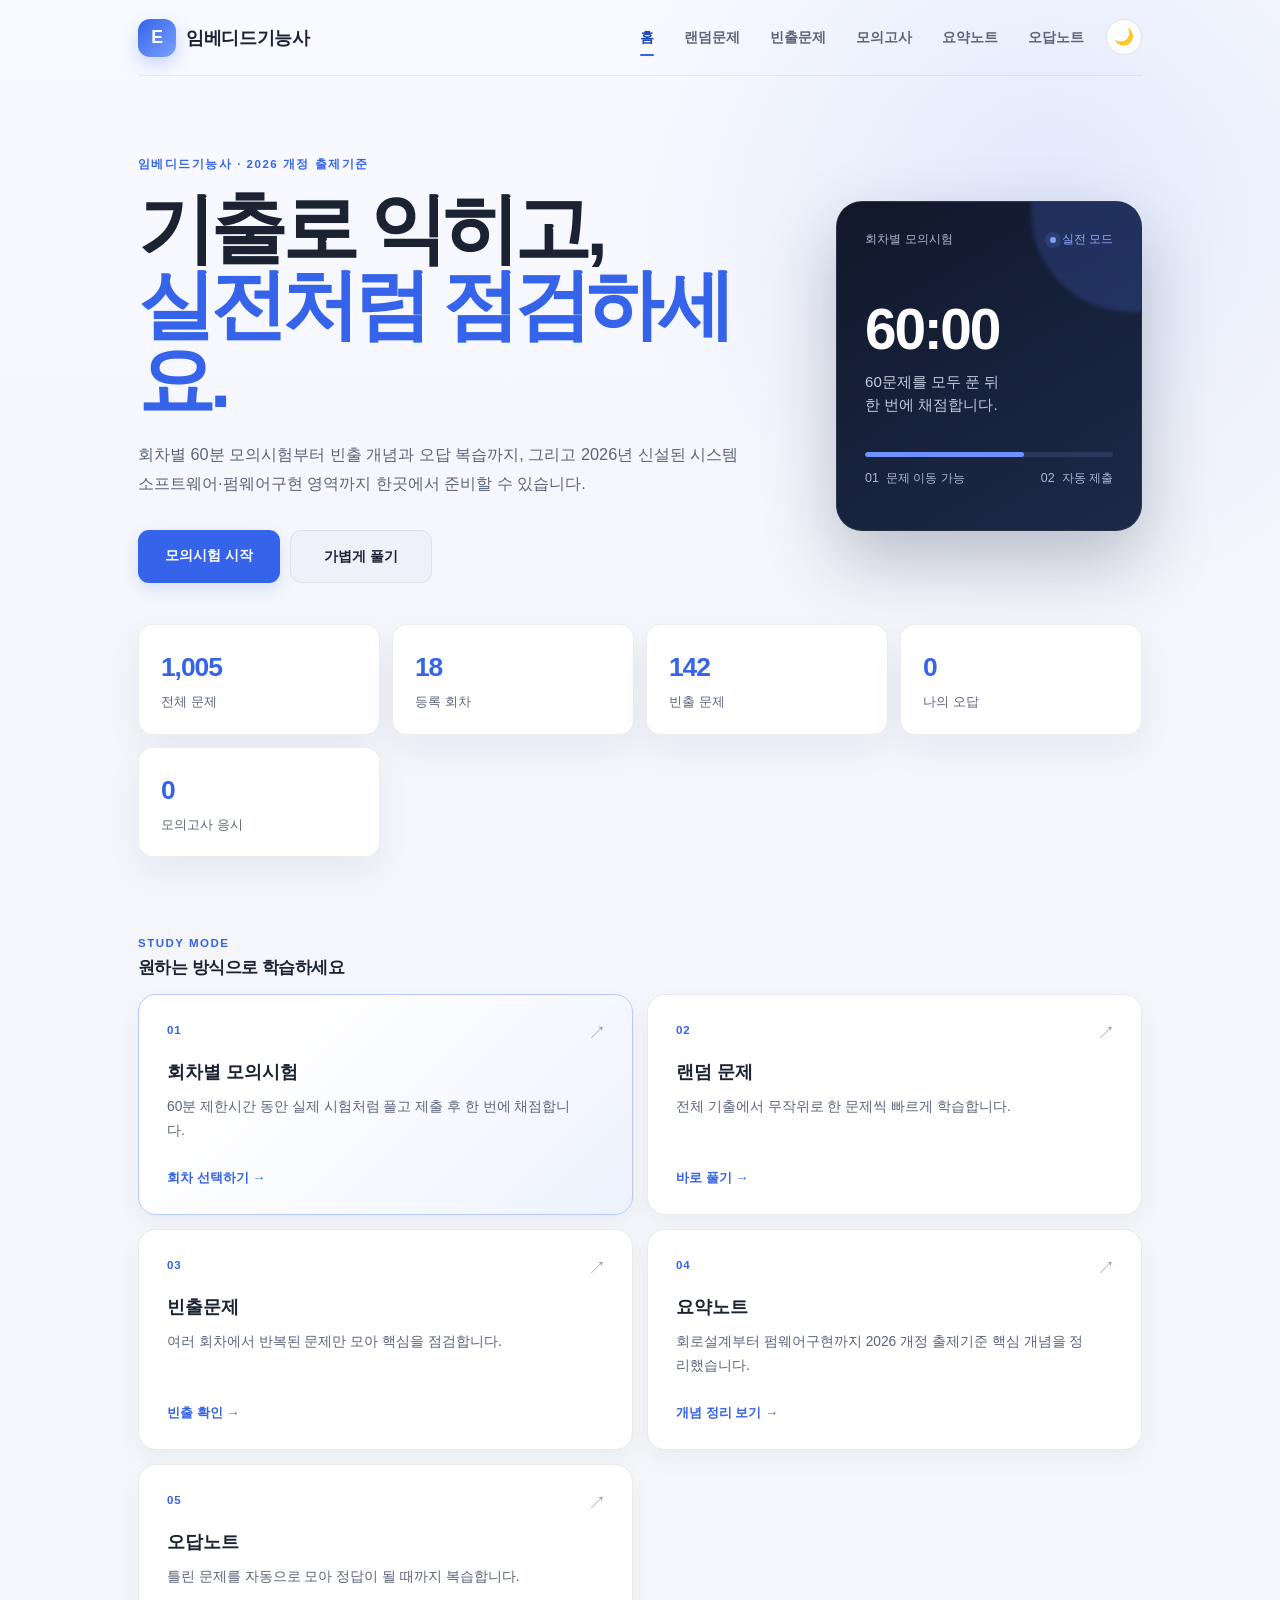
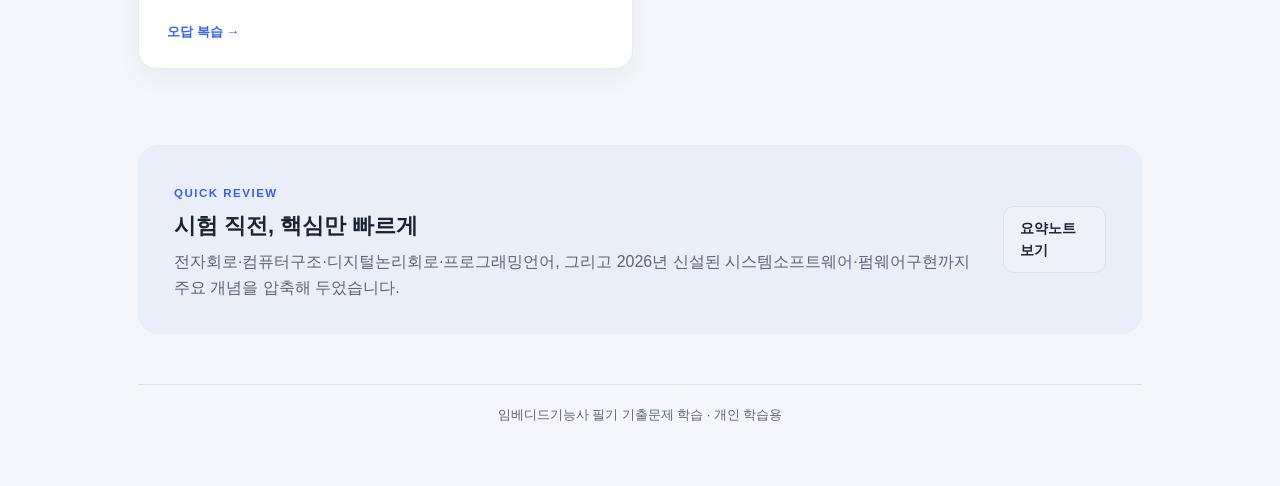
==== embedded/index.html @ 47c45a50 "first commit" ====
<!doctype html>
<html lang="ko">
<head>
  <meta charset="UTF-8" />
  <meta name="viewport" content="width=device-width, initial-scale=1.0" />
  <meta name="description" content="임베디드기능사 필기 기출문제 모의시험과 2026 개정 출제기준 핵심 요약" />
  <title>임베디드기능사 필기 기출문제</title>
  <link rel="stylesheet" href="css/style.css?v=20260913-1" />
  <script>(function(){try{var t=localStorage.getItem("theme");if(t==="light"||t==="dark")document.documentElement.setAttribute("data-theme",t);}catch(e){}})();</script>
</head>
<body>
  <div class="wrap">
    <header class="site-header">
      <a class="brand" href="index.html"><span class="logo">E</span><span>임베디드기능사</span></a>
      <div class="header-actions">
        <nav class="top-nav" aria-label="주요 메뉴">
          <a href="index.html" class="active">홈</a>
          <a href="quiz.html?mode=random">랜덤문제</a>
          <a href="quiz.html?mode=frequent">빈출문제</a>
          <a href="quiz.html?mode=round">모의고사</a>
          <a href="summary.html">요약노트</a>
          <a href="quiz.html?mode=wrong">오답노트</a>
        </nav>
        <button id="themeToggle" class="theme-toggle" type="button" aria-label="테마 전환">🌙</button>
      </div>
    </header>

    <main>
      <section class="home-hero">
        <div class="hero-copy">
          <span class="eyebrow">임베디드기능사 · 2026 개정 출제기준</span>
          <h1>기출로 익히고,<br /><em>실전처럼 점검하세요.</em></h1>
          <p>회차별 60분 모의시험부터 빈출 개념과 오답 복습까지, 그리고 2026년 신설된 시스템소프트웨어·펌웨어구현 영역까지 한곳에서 준비할 수 있습니다.</p>
          <div class="hero-actions">
            <a class="btn large" href="quiz.html?mode=round">모의시험 시작</a>
            <a class="btn secondary large" href="quiz.html?mode=random">가볍게 풀기</a>
          </div>
        </div>
        <div class="hero-panel" aria-label="모의시험 안내">
          <div class="panel-top"><span>회차별 모의시험</span><span class="live-dot"><i></i> 실전 모드</span></div>
          <strong>60:00</strong>
          <p>60문제를 모두 푼 뒤<br />한 번에 채점합니다.</p>
          <div class="mini-progress"><span></span></div>
          <div class="panel-meta"><span>01&nbsp;&nbsp;문제 이동 가능</span><span>02&nbsp;&nbsp;자동 제출</span></div>
        </div>
      </section>

      <div class="stat-row" id="statRow">
        <div class="stat-card"><div class="num" id="statTotal">-</div><div class="label">전체 문제</div></div>
        <div class="stat-card"><div class="num" id="statRounds">-</div><div class="label">등록 회차</div></div>
        <div class="stat-card"><div class="num" id="statFreq">-</div><div class="label">빈출 문제</div></div>
        <div class="stat-card"><div class="num" id="statWrong">-</div><div class="label">나의 오답</div></div>
        <div class="stat-card"><div class="num" id="statExam">-</div><div class="label">모의고사 응시</div></div>
      </div>

      <section class="block">
        <div class="section-heading"><div><span class="eyebrow">STUDY MODE</span><h2>원하는 방식으로 학습하세요</h2></div></div>
        <div class="menu-grid">
          <a class="menu-card featured" href="quiz.html?mode=round"><div class="card-icon">01</div><h3>회차별 모의시험</h3><p>60분 제한시간 동안 실제 시험처럼 풀고 제출 후 한 번에 채점합니다.</p><span class="card-link">회차 선택하기 →</span></a>
          <a class="menu-card" href="quiz.html?mode=random"><div class="card-icon">02</div><h3>랜덤 문제</h3><p>전체 기출에서 무작위로 한 문제씩 빠르게 학습합니다.</p><span class="card-link">바로 풀기 →</span></a>
          <a class="menu-card" href="quiz.html?mode=frequent"><div class="card-icon">03</div><h3>빈출문제</h3><p>여러 회차에서 반복된 문제만 모아 핵심을 점검합니다.</p><span class="card-link">빈출 확인 →</span></a>
          <a class="menu-card" href="summary.html"><div class="card-icon">04</div><h3>요약노트</h3><p>회로설계부터 펌웨어구현까지 2026 개정 출제기준 핵심 개념을 정리했습니다.</p><span class="card-link">개념 정리 보기 →</span></a>
          <a class="menu-card" href="quiz.html?mode=wrong"><div class="card-icon">05</div><h3>오답노트</h3><p>틀린 문제를 자동으로 모아 정답이 될 때까지 복습합니다.</p><span class="card-link">오답 복습 →</span></a>
        </div>
      </section>

      <section class="summary-banner">
        <div><span class="eyebrow">QUICK REVIEW</span><h2>시험 직전, 핵심만 빠르게</h2><p>전자회로·컴퓨터구조·디지털논리회로·프로그래밍언어, 그리고 2026년 신설된 시스템소프트웨어·펌웨어구현까지 주요 개념을 압축해 두었습니다.</p></div>
        <a class="btn secondary" href="summary.html">요약노트 보기</a>
      </section>
    </main>
    <footer class="site-footer">임베디드기능사 필기 기출문제 학습 · 개인 학습용</footer>
  </div>
  <script src="js/data.js"></script>
  <script src="js/theme.js"></script>
  <script>
    (async () => {
      try {
        const bank = await loadQuestionBank();
        const qs = bank.questions || [];
        document.getElementById("statTotal").textContent = qs.length.toLocaleString();
        document.getElementById("statRounds").textContent = getRounds(qs).length;
        document.getElementById("statFreq").textContent = getFrequentQuestions(qs, 2).length;
      } catch (error) { console.error(error); }
      document.getElementById("statWrong").textContent = getWrongQuestions().length;
      document.getElementById("statExam").textContent = getExamAttempts().length;
    })();
  </script>
</body>
</html>
---- embedded/css/style.css ----
:root {
  --bg: #f5f7fb;
  --surface: #ffffff;
  --surface-2: #eef1f8;
  --border: #dde2ee;
  --text: #1b2333;
  --text-muted: #5b6478;
  --primary: #3563e9;
  --primary-dark: #2248b8;
  --primary-soft: #edf2ff;
  --success: #1a9e6c;
  --success-soft: #e5f7ef;
  --danger: #e0483f;
  --danger-soft: #fdecea;
  --warning: #b8860b;
  --radius: 16px;
  --shadow: 0 12px 32px rgba(25, 40, 80, 0.07);
  --max-width: 1040px;
  color-scheme: light;
}

@media (prefers-color-scheme: dark) {
  :root:not([data-theme="light"]) {
    --bg: #10131c;
    --surface: #181c28;
    --surface-2: #1f2432;
    --border: #2a3040;
    --text: #e8ebf2;
    --text-muted: #9aa3b8;
    --primary: #5b8dfb;
    --primary-dark: #7fa4ff;
    --primary-soft: #1c2740;
    --success: #35c48a;
    --success-soft: #123328;
    --danger: #ff6b62;
    --danger-soft: #3a1c1e;
    --warning: #e0b040;
    --shadow: 0 2px 14px rgba(0, 0, 0, 0.35);
    color-scheme: dark;
  }
}

:root[data-theme="dark"] {
  --bg: #10131c;
  --surface: #181c28;
  --surface-2: #1f2432;
  --border: #2a3040;
  --text: #e8ebf2;
  --text-muted: #9aa3b8;
  --primary: #5b8dfb;
  --primary-dark: #7fa4ff;
  --primary-soft: #1c2740;
  --success: #35c48a;
  --success-soft: #123328;
  --danger: #ff6b62;
  --danger-soft: #3a1c1e;
  --warning: #e0b040;
  --shadow: 0 2px 14px rgba(0, 0, 0, 0.35);
  color-scheme: dark;
}

* { box-sizing: border-box; }

html, body {
  margin: 0;
  padding: 0;
  background: var(--bg);
  color: var(--text);
  font-family: "Pretendard", "Apple SD Gothic Neo", "Malgun Gothic", -apple-system, BlinkMacSystemFont, sans-serif;
  line-height: 1.6;
  -webkit-font-smoothing: antialiased;
}

a { color: inherit; text-decoration: none; }

.wrap {
  max-width: var(--max-width);
  margin: 0 auto;
  padding: 20px 18px 60px;
}

[hidden] { display: none !important; }

.eyebrow { color: var(--primary); font-size: .72rem; font-weight: 800; letter-spacing: .13em; }
.home-hero { display: grid; grid-template-columns: 1.45fr .75fr; gap: 40px; align-items: center; padding: 72px 0 46px; }
.hero-copy h1 { margin: 12px 0 18px; font-size: clamp(2.3rem, 5vw, 4.35rem); line-height: 1.08; letter-spacing: -.055em; }
.hero-copy h1 em { color: var(--primary); font-style: normal; }
.hero-copy p { max-width: 570px; color: var(--text-muted); font-size: 1.05rem; margin: 0; }
.hero-actions { display: flex; gap: 10px; margin-top: 28px; flex-wrap: wrap; }
.btn.large { padding: 13px 20px; }
.hero-panel { background: #18213a; color: white; border-radius: 24px; padding: 26px; box-shadow: 0 24px 50px rgba(19,31,64,.22); }
.panel-top, .panel-meta { display: flex; align-items: center; justify-content: space-between; gap: 12px; font-size: .78rem; color: #aeb8d4; }
.live-dot { color: #91a9ff; }
.hero-panel > strong { display: block; margin: 30px 0 4px; font-variant-numeric: tabular-nums; font-size: 3rem; letter-spacing: -.04em; }
.hero-panel > p { margin: 0; color: #c3cbe0; line-height: 1.5; }
.mini-progress { height: 5px; margin: 28px 0 12px; background: #2c3859; border-radius: 99px; overflow: hidden; }
.mini-progress span { display: block; width: 64%; height: 100%; background: #6f91ff; border-radius: inherit; }
.section-heading h2 { margin: 5px 0 16px; font-size: 1.5rem; letter-spacing: -.03em; }
.card-icon { color: var(--primary); font-size: .72rem; font-weight: 900; letter-spacing: .08em; }
.menu-card.featured { border-color: #b9c9ff; background: linear-gradient(145deg, var(--surface), var(--primary-soft)); }
.card-link { margin-top: auto; padding-top: 14px; color: var(--primary); font-size: .82rem; font-weight: 800; }
.summary-banner { display: flex; justify-content: space-between; align-items: center; gap: 24px; margin-top: 46px; padding: 28px 30px; background: var(--surface); border: 1px solid var(--border); border-radius: 20px; box-shadow: var(--shadow); }
.summary-banner h2 { margin: 5px 0; font-size: 1.35rem; }.summary-banner p { color: var(--text-muted); margin: 0; }

.quiz-hero { display: flex; justify-content: space-between; align-items: flex-end; gap: 20px; }
.timer-card { min-width: 138px; padding: 12px 18px; border: 1px solid var(--border); background: var(--surface); border-radius: 14px; text-align: right; box-shadow: var(--shadow); }
.timer-card span { display: block; color: var(--text-muted); font-size: .72rem; font-weight: 700; }.timer-card strong { font-size: 1.65rem; font-variant-numeric: tabular-nums; }.timer-card.urgent { border-color: var(--danger); color: var(--danger); }
.round-controls { display: flex; gap: 10px; align-items: center; padding: 18px; margin-bottom: 18px; background: var(--surface); border: 1px solid var(--border); border-radius: var(--radius); }
.round-controls label { font-weight: 800; font-size: .9rem; }.round-note { color: var(--text-muted); font-size: .8rem; margin-left: auto; }
.toolbar-label, .toolbar-score { font-size: .82rem; font-weight: 700; color: var(--text-muted); }.toolbar-score { color: var(--primary-dark); }
.exam-navigator { margin-bottom: 14px; padding: 14px 16px; background: var(--surface); border: 1px solid var(--border); border-radius: 14px; }
.exam-navigator-head { display: flex; justify-content: space-between; margin-bottom: 10px; font-size: .78rem; font-weight: 800; color: var(--text-muted); }
.question-map { display: grid; grid-template-columns: repeat(25, 1fr); gap: 4px; }
.map-item { aspect-ratio: 1; min-width: 0; border: 0; border-radius: 5px; background: var(--surface-2); color: var(--text-muted); cursor: pointer; font-size: .65rem; font-weight: 700; }.map-item.answered { background: var(--primary-soft); color: var(--primary-dark); }.map-item.current { outline: 2px solid var(--primary); outline-offset: 1px; }
.q-number { margin: 16px 0 5px; color: var(--primary); font-size: .72rem; font-weight: 900; letter-spacing: .11em; }
button.choice { width: 100%; color: inherit; text-align: left; font-family: inherit; }.action-group { display: flex; gap: 8px; flex-wrap: wrap; }.submit-btn { background: #18213a; }.submit-btn:hover { background: #283451; }
.ai-share-trigger { color: var(--primary-dark); background: var(--primary-soft); box-shadow: none; }.ai-share-trigger:hover { color: #fff; background: var(--primary); }.ai-share-menu { display: flex; justify-content: space-between; gap: 18px; align-items: center; padding: 16px; margin-top: 13px; border: 1px solid #cad7fa; border-radius: 13px; background: #f5f8ff; }.ai-share-menu > div:first-child { display: flex; flex-direction: column; }.ai-share-menu strong { font-size: .88rem; }.ai-share-menu span,.ai-share-menu p { color: var(--text-muted); font-size: .72rem; }.ai-share-links { display: flex; gap: 7px; }.ai-link { display: flex; min-width: 110px; flex-direction: column; padding: 10px 13px; border: 1px solid var(--border); border-radius: 10px; background: var(--surface); transition: transform .15s ease, border-color .15s ease; }.ai-link:hover { transform: translateY(-2px); border-color: var(--primary); }.ai-link b { font-size: .82rem; }.ai-link small { color: var(--text-muted); font-size: .66rem; }.ai-link.chatgpt b { color: #087f6d; }.ai-link.gemini b { color: #4c66d6; }.ai-link.claude b { color: #c96442; }.ai-share-menu p { flex-basis: 100%; margin: 0; }.ai-share-menu:has(p:not(:empty)) { flex-wrap: wrap; }
.round-history { display: flex; align-items: center; gap: 12px; flex-wrap: wrap; padding: 12px 16px; margin: -8px 0 18px; background: var(--surface); border: 1px solid var(--border); border-radius: 12px; }.round-history-label { color: var(--text-muted); font-size: .76rem; font-weight: 800; }.round-history-list { display: flex; gap: 8px; flex-wrap: wrap; }.round-history-item { display: flex; flex-direction: column; align-items: center; padding: 6px 13px; border-radius: 10px; background: var(--surface-2); font-weight: 800; font-size: .85rem; }.round-history-item small { color: var(--text-muted); font-weight: 600; font-size: .64rem; }
.review-ai { margin-top: 14px; }.review-ai .ai-share-menu { margin-top: 10px; }
.result-card h2 { margin: 8px 0 0; }.result-card .score small { font-size: 1rem; color: var(--text-muted); }.result-rate { color: var(--text-muted); }.result-actions { display: flex; justify-content: center; gap: 10px; margin-top: 24px; }
.review-list { margin-top: 34px; }.review-heading { display: flex; justify-content: space-between; align-items: end; gap: 16px; margin-bottom: 15px; }.review-heading h2 { margin: 4px 0 0; font-size: 1.35rem; }.review-filters { display: flex; gap: 6px; flex-wrap: wrap; }.review-filters button { padding: 7px 12px; border: 1px solid var(--border); border-radius: 999px; color: var(--text-muted); background: var(--surface); cursor: pointer; font: inherit; font-size: .76rem; font-weight: 700; }.review-filters button.active { border-color: var(--primary); color: #fff; background: var(--primary); }.review-item { background: var(--surface); border: 1px solid var(--border); border-radius: 14px; margin-bottom: 10px; overflow: hidden; }.review-item summary { display: grid; grid-template-columns: 58px 56px 1fr; gap: 10px; align-items: center; padding: 15px 18px; cursor: pointer; }.review-item summary::marker { color: var(--text-muted); }.review-item summary .review-number { color: var(--text); font-weight: 800; }.review-item summary strong { font-size: .8rem; }.review-item.correct summary strong { color: var(--success); }.review-item.wrong summary strong,.review-item.unanswered summary strong { color: var(--danger); }.review-item summary small { color: var(--text-muted); }.review-body { padding: 2px 20px 20px; border-top: 1px solid var(--border); }.review-question { padding: 20px 0 16px; font-size: 1rem; font-weight: 700; white-space: pre-wrap; }.review-image { max-width: 680px; margin: 0 0 16px; }.review-choices { display: grid; gap: 7px; margin: 0; padding: 0; list-style: none; }.review-choice { display: flex; align-items: flex-start; gap: 9px; padding: 10px 12px; border: 1px solid var(--border); border-radius: 10px; }.review-choice > span { display: grid; place-items: center; width: 23px; height: 23px; flex: 0 0 auto; border-radius: 50%; background: var(--surface-2); font-size: .72rem; font-weight: 800; }.review-choice p { flex: 1; margin: 0; padding: 0; font-size: .87rem; }.review-choice b,.review-choice em { flex: 0 0 auto; padding: 2px 7px; border-radius: 99px; font-size: .66rem; font-style: normal; }.review-choice.answer { border-color: var(--success); background: var(--success-soft); }.review-choice.answer b { color: var(--success); }.review-choice.picked-wrong { border-color: var(--danger); background: var(--danger-soft); }.review-choice em { color: var(--primary-dark); background: var(--primary-soft); }.review-explanation { margin-top: 13px; padding: 15px 16px; border-radius: 10px; background: var(--surface-2); }.review-explanation > b { color: var(--primary-dark); font-size: .78rem; }.review-explanation p { margin: 5px 0 0; padding: 0; color: var(--text-muted); font-size: .87rem; white-space: pre-wrap; }.q-image-text { overflow-x: auto; margin: 0 0 18px; padding: 16px 18px; border: 1px solid var(--border); border-radius: 11px; color: var(--text); background: #f4f6fa; font: 500 .85rem/1.65 "Consolas", "D2Coding", monospace; white-space: pre-wrap; }.empty-icon { width: 42px; height: 42px; margin: 0 auto; display: grid; place-items: center; border-radius: 50%; background: var(--primary-soft); color: var(--primary); font-weight: 900; }

header.site-header {
  display: flex;
  align-items: center;
  justify-content: space-between;
  padding: 16px 0 8px;
  gap: 12px;
  flex-wrap: wrap;
}

.brand {
  display: flex;
  align-items: center;
  gap: 10px;
  font-weight: 800;
  font-size: 1.15rem;
  letter-spacing: -0.02em;
}

.brand .logo {
  width: 34px;
  height: 34px;
  border-radius: 9px;
  background: linear-gradient(135deg, var(--primary), #7aa2ff);
  display: flex;
  align-items: center;
  justify-content: center;
  color: white;
  font-size: 1.1rem;
}

.header-actions {
  display: flex;
  align-items: center;
  gap: 10px;
  flex-wrap: wrap;
}

nav.top-nav {
  display: flex;
  gap: 6px;
  flex-wrap: wrap;
}

nav.top-nav a {
  padding: 8px 12px;
  border-radius: 999px;
  font-size: 0.88rem;
  font-weight: 600;
  color: var(--text-muted);
}

nav.top-nav a.active,
nav.top-nav a:hover {
  background: var(--primary-soft);
  color: var(--primary-dark);
}

.theme-toggle {
  display: grid;
  place-items: center;
  width: 36px;
  height: 36px;
  flex: 0 0 auto;
  border: 1px solid var(--border);
  border-radius: 50%;
  background: var(--surface);
  color: var(--text);
  font-size: 1rem;
  line-height: 1;
  cursor: pointer;
  transition: border-color .15s ease, transform .15s ease;
}

.theme-toggle:hover {
  border-color: var(--primary);
  transform: translateY(-1px);
}

.hero {
  margin: 18px 0 26px;
}

.hero h1 {
  font-size: 1.6rem;
  margin: 0 0 6px;
  letter-spacing: -0.02em;
}

.hero p {
  color: var(--text-muted);
  margin: 0;
  font-size: 0.95rem;
}

.stat-row {
  display: grid;
  grid-template-columns: repeat(auto-fit, minmax(120px, 1fr));
  gap: 10px;
  margin: 18px 0 24px;
}

.stat-card {
  background: var(--surface);
  border: 1px solid var(--border);
  border-radius: var(--radius);
  padding: 14px 16px;
  box-shadow: var(--shadow);
}

.stat-card .num {
  font-size: 1.4rem;
  font-weight: 800;
  color: var(--primary);
}

.stat-card .label {
  font-size: 0.8rem;
  color: var(--text-muted);
  margin-top: 2px;
}

.menu-grid {
  display: grid;
  grid-template-columns: repeat(auto-fit, minmax(230px, 1fr));
  gap: 14px;
}

.menu-card {
  background: var(--surface);
  border: 1px solid var(--border);
  border-radius: var(--radius);
  padding: 20px;
  box-shadow: var(--shadow);
  display: flex;
  flex-direction: column;
  gap: 8px;
  transition: transform 0.15s ease, box-shadow 0.15s ease;
  cursor: pointer;
}

.menu-card:hover {
  transform: translateY(-2px);
  box-shadow: 0 8px 22px rgba(20, 30, 60, 0.12);
}

.menu-card .icon {
  font-size: 1.6rem;
}

.menu-card h3 {
  margin: 0;
  font-size: 1.05rem;
}

.menu-card p {
  margin: 0;
  font-size: 0.86rem;
  color: var(--text-muted);
}

.menu-card .tag {
  align-self: flex-start;
  font-size: 0.72rem;
  font-weight: 700;
  color: var(--primary-dark);
  background: var(--primary-soft);
  padding: 3px 9px;
  border-radius: 999px;
}

section.block {
  margin: 30px 0;
}

section.block h2 {
  font-size: 1.05rem;
  margin: 0 0 12px;
  display: flex;
  align-items: center;
  gap: 8px;
}

/* Quiz page */

.quiz-toolbar {
  display: flex;
  align-items: center;
  justify-content: space-between;
  gap: 10px;
  margin-bottom: 14px;
  flex-wrap: wrap;
}

.progress-bar {
  flex: 1;
  height: 8px;
  background: var(--surface-2);
  border-radius: 999px;
  overflow: hidden;
  min-width: 120px;
}

.progress-bar > div {
  height: 100%;
  background: linear-gradient(90deg, var(--primary), #7aa2ff);
  width: 0%;
  transition: width 0.25s ease;
}

.round-select,
.select-control {
  padding: 8px 10px;
  border-radius: 10px;
  border: 1px solid var(--border);
  background: var(--surface);
  color: var(--text);
  font-size: 0.85rem;
}

.btn {
  border: none;
  cursor: pointer;
  padding: 10px 16px;
  border-radius: 10px;
  font-weight: 700;
  font-size: 0.88rem;
  background: var(--primary);
  color: white;
  transition: background 0.15s ease;
}

.btn:hover { background: var(--primary-dark); }

.btn.secondary {
  background: var(--surface-2);
  color: var(--text);
  border: 1px solid var(--border);
}

.btn.ghost {
  background: transparent;
  color: var(--primary-dark);
  border: 1px solid var(--primary-soft);
}

.btn:disabled {
  opacity: 0.5;
  cursor: not-allowed;
}

.q-card {
  background: var(--surface);
  border: 1px solid var(--border);
  border-radius: var(--radius);
  padding: 22px;
  box-shadow: var(--shadow);
}

.q-meta {
  display: flex;
  gap: 8px;
  flex-wrap: wrap;
  margin-bottom: 10px;
}

.pill {
  font-size: 0.72rem;
  font-weight: 700;
  padding: 3px 10px;
  border-radius: 999px;
  background: var(--surface-2);
  color: var(--text-muted);
}

.pill.freq {
  background: #fff2d9;
  color: #a86b00;
}

@media (prefers-color-scheme: dark) {
  :root:not([data-theme="light"]) .pill.freq { background: #3a2f14; color: #e0b040; }
}
:root[data-theme="dark"] .pill.freq { background: #3a2f14; color: #e0b040; }

.q-text {
  font-size: 1.08rem;
  font-weight: 600;
  margin: 6px 0 18px;
  white-space: pre-wrap;
}

.q-image {
  margin: 0 0 18px;
  text-align: center;
  background: var(--surface-2);
  border: 1px solid var(--border);
  border-radius: 12px;
  padding: 14px;
}

.q-image img {
  max-width: 100%;
  height: auto;
  border-radius: 6px;
  background: #fff;
}

.choices {
  display: flex;
  flex-direction: column;
  gap: 10px;
}

.choice {
  display: flex;
  align-items: center;
  gap: 10px;
  padding: 12px 14px;
  border: 1px solid var(--border);
  border-radius: 12px;
  cursor: pointer;
  background: var(--surface);
  font-size: 0.95rem;
}

.choice:hover { border-color: var(--primary); }

.choice .num {
  width: 24px;
  height: 24px;
  flex: 0 0 auto;
  border-radius: 50%;
  background: var(--surface-2);
  display: flex;
  align-items: center;
  justify-content: center;
  font-size: 0.78rem;
  font-weight: 700;
  color: var(--text-muted);
}

.choice.selected { border-color: var(--primary); background: var(--primary-soft); }
.choice.correct { border-color: var(--success); background: var(--success-soft); }
.choice.correct .num { background: var(--success); color: white; }
.choice.wrong { border-color: var(--danger); background: var(--danger-soft); }
.choice.wrong .num { background: var(--danger); color: white; }
.choice.disabled { cursor: default; }

.explain-box {
  margin-top: 18px;
  padding: 16px;
  border-radius: 12px;
  background: var(--surface-2);
  border-left: 4px solid var(--primary);
  font-size: 0.9rem;
  display: none;
}

.explain-box.show { display: block; }

.explain-box .head {
  font-weight: 800;
  margin-bottom: 6px;
  display: flex;
  align-items: center;
  gap: 6px;
}

.explain-box .head.ok { color: var(--success); }
.explain-box .head.no { color: var(--danger); }

.quiz-actions {
  display: flex;
  justify-content: space-between;
  gap: 10px;
  margin-top: 18px;
  flex-wrap: wrap;
}

.result-card {
  text-align: center;
  padding: 40px 24px;
  background: var(--surface);
  border-radius: var(--radius);
  border: 1px solid var(--border);
  box-shadow: var(--shadow);
}

.result-card .score {
  font-size: 2.4rem;
  font-weight: 800;
  color: var(--primary);
  margin: 8px 0;
}

.empty-state {
  text-align: center;
  padding: 60px 20px;
  color: var(--text-muted);
}

.empty-state .big {
  font-size: 2.2rem;
  margin-bottom: 8px;
}

/* Summary page */

.toc {
  display: flex;
  flex-wrap: wrap;
  gap: 8px;
  margin-bottom: 20px;
}

.toc a {
  font-size: 0.82rem;
  font-weight: 600;
  padding: 6px 12px;
  border-radius: 999px;
  background: var(--surface-2);
  color: var(--text-muted);
  border: 1px solid var(--border);
}

.toc a:hover { color: var(--primary-dark); border-color: var(--primary); }

.summary-section {
  background: var(--surface);
  border: 1px solid var(--border);
  border-radius: var(--radius);
  padding: 22px 24px;
  margin-bottom: 18px;
  box-shadow: var(--shadow);
  scroll-margin-top: 16px;
}

.summary-section h2 {
  margin-top: 0;
  font-size: 1.15rem;
  color: var(--primary-dark);
}

.summary-section h3 {
  font-size: 0.98rem;
  margin: 18px 0 6px;
}

.summary-section table {
  width: 100%;
  border-collapse: collapse;
  font-size: 0.86rem;
  margin: 10px 0;
}

.summary-section th, .summary-section td {
  border: 1px solid var(--border);
  padding: 7px 10px;
  text-align: left;
}

.summary-section th {
  background: var(--surface-2);
}

.summary-section code {
  background: var(--surface-2);
  padding: 2px 6px;
  border-radius: 6px;
  font-size: 0.85em;
}

.summary-section ul { padding-left: 20px; }
.summary-section li { margin-bottom: 4px; }

.tip {
  border-left: 4px solid var(--warning);
  background: var(--surface-2);
  padding: 10px 14px;
  border-radius: 8px;
  font-size: 0.86rem;
  margin: 10px 0;
}

footer.site-footer {
  margin-top: 50px;
  padding-top: 20px;
  border-top: 1px solid var(--border);
  color: var(--text-muted);
  font-size: 0.8rem;
  text-align: center;
}

@media (max-width: 520px) {
  .hero h1 { font-size: 1.35rem; }
  .q-card { padding: 16px; }
  .home-hero { grid-template-columns: 1fr; padding-top: 44px; }.hero-panel { display: none; }
  .summary-banner, .quiz-hero { align-items: stretch; flex-direction: column; }.timer-card { text-align: left; }
  .round-controls { align-items: stretch; flex-direction: column; }.round-note { margin-left: 0; }
  .question-map { grid-template-columns: repeat(10, 1fr); }.map-item { font-size: .6rem; }
  .review-heading { align-items: flex-start; flex-direction: column; }.review-item summary { grid-template-columns: 48px 48px 1fr; padding: 13px; }.review-body { padding: 0 13px 15px; }.review-choice b,.review-choice em { display: none; }
  .ai-share-menu { align-items: stretch; flex-direction: column; }.ai-share-links { display: grid; grid-template-columns: 1fr 1fr 1fr; }.ai-link { min-width: 0; }
  .round-history { flex-direction: column; align-items: stretch; }
}

@media (min-width: 521px) and (max-width: 840px) { .question-map { grid-template-columns: repeat(10, 1fr); } }

/* Home — crisp editorial dashboard */
body {
  min-height: 100vh;
  background:
    radial-gradient(circle at 82% 9%, rgba(53, 99, 233, .10), transparent 27rem),
    linear-gradient(180deg, #f8faff 0, #f4f6fb 38rem);
}

.wrap { padding-top: 0; }

header.site-header {
  min-height: 76px;
  padding: 0;
  border-bottom: 1px solid rgba(27, 35, 51, .08);
}

.brand .logo {
  width: 38px;
  height: 38px;
  border-radius: 12px;
  box-shadow: 0 7px 18px rgba(53, 99, 233, .24);
}

nav.top-nav a { position: relative; background: transparent !important; }
nav.top-nav a.active::after {
  content: "";
  position: absolute;
  left: 12px;
  right: 12px;
  bottom: 1px;
  height: 2px;
  border-radius: 99px;
  background: var(--primary);
}

.home-hero {
  min-height: 510px;
  grid-template-columns: minmax(0, 1.45fr) minmax(290px, .72fr);
  gap: clamp(36px, 7vw, 82px);
  padding: 74px 0 66px;
}

.hero-copy h1 {
  max-width: 680px;
  margin: 14px 0 22px;
  font-size: clamp(3rem, 6vw, 5.15rem);
  line-height: .99;
  letter-spacing: -.065em;
}

.hero-copy p { max-width: 620px; font-size: 1.02rem; line-height: 1.8; }
.hero-actions { margin-top: 32px; }
.btn { border-radius: 11px; box-shadow: 0 6px 16px rgba(53, 99, 233, .14); }
.btn.secondary { box-shadow: none; }
.btn.large { min-width: 142px; padding: 14px 20px; text-align: center; }

.hero-panel {
  position: relative;
  overflow: hidden;
  min-height: 330px;
  padding: 28px;
  border: 1px solid rgba(255, 255, 255, .09);
  border-radius: 26px;
  background: linear-gradient(150deg, #11182b 0%, #1c2948 100%);
  box-shadow: 0 30px 70px rgba(16, 27, 55, .25);
}

.hero-panel::before {
  content: "";
  position: absolute;
  width: 200px;
  height: 200px;
  right: -90px;
  top: -90px;
  border-radius: 50%;
  background: rgba(84, 125, 255, .2);
  filter: blur(2px);
}

.panel-top, .panel-meta { position: relative; z-index: 1; }
.live-dot { display: flex; align-items: center; gap: 6px; }
.live-dot i { width: 6px; height: 6px; border-radius: 50%; background: #7fa0ff; box-shadow: 0 0 0 5px rgba(127, 160, 255, .12); }
.hero-panel > strong { position: relative; z-index: 1; margin-top: 52px; font-size: 3.55rem; line-height: 1; }
.hero-panel > p { position: relative; z-index: 1; margin-top: 12px; font-size: .94rem; }
.mini-progress { position: relative; z-index: 1; margin-top: 36px; }

.stat-row {
  position: relative;
  z-index: 2;
  grid-template-columns: repeat(4, 1fr);
  gap: 12px;
  margin: -25px 0 72px;
}

.stat-card {
  padding: 21px 22px;
  border-color: rgba(27, 35, 51, .08);
  border-radius: 15px;
  box-shadow: 0 15px 35px rgba(25, 40, 80, .06);
}

.stat-card .num { font-size: 1.65rem; letter-spacing: -.04em; }
.stat-card .label { margin-top: 4px; }
section.block { margin: 0 0 76px; }
.section-heading h2 { margin: 6px 0 22px; font-size: 1.7rem; }
.menu-grid { grid-template-columns: repeat(2, 1fr); gap: 14px; }

.menu-card {
  position: relative;
  min-height: 205px;
  padding: 26px 28px;
  border-color: rgba(27, 35, 51, .09);
  border-radius: 18px;
  box-shadow: 0 10px 25px rgba(25, 40, 80, .045);
}

.menu-card::after {
  content: "↗";
  position: absolute;
  top: 24px;
  right: 26px;
  color: #9aa5bc;
  font-size: 1.1rem;
  transition: transform .18s ease, color .18s ease;
}

.menu-card:hover { transform: translateY(-4px); border-color: #b7c6ef; box-shadow: 0 20px 38px rgba(25, 40, 80, .10); }
.menu-card:hover::after { color: var(--primary); transform: translate(2px, -2px); }
.menu-card h3 { margin-top: 10px; font-size: 1.15rem; }
.menu-card p { max-width: 420px; line-height: 1.75; }
.menu-card.featured { background: linear-gradient(135deg, #fff 25%, #edf2ff); }
.card-link { padding-top: 16px; }

.summary-banner {
  margin-top: 0;
  padding: 34px 36px;
  border: 0;
  background: #e9eef9;
  box-shadow: none;
}

@media (max-width: 760px) {
  .home-hero { min-height: auto; grid-template-columns: 1fr; padding: 58px 0 70px; }
  .hero-copy h1 { font-size: clamp(2.7rem, 13vw, 4rem); }
  .hero-panel { display: none; }
  .stat-row { grid-template-columns: repeat(2, 1fr); margin-top: -30px; margin-bottom: 58px; }
  .menu-grid { grid-template-columns: 1fr; }
}

@media (prefers-color-scheme: dark) {
  :root:not([data-theme="light"]) body { background: var(--bg); }
  :root:not([data-theme="light"]) .q-image-text { background: #121722; }
  :root:not([data-theme="light"]) .ai-share-menu { background: var(--primary-soft); border-color: var(--border); }
}
:root[data-theme="dark"] body { background: var(--bg); }
:root[data-theme="dark"] .q-image-text { background: #121722; }
:root[data-theme="dark"] .ai-share-menu { background: var(--primary-soft); border-color: var(--border); }

/* Summary study guide */
.summary-wrap { --max-width: 1100px; }
.summary-hero { display: grid; grid-template-columns: 1fr 210px; gap: 46px; align-items: center; padding: 72px 0 42px; }
.summary-hero h1 { margin: 12px 0 18px; font-size: clamp(2.5rem, 5vw, 4.2rem); line-height: 1.06; letter-spacing: -.055em; }
.summary-hero h1 em { color: var(--primary); font-style: normal; }.summary-hero p { color: var(--text-muted); margin: 0; }
.summary-score-card { padding: 25px; border-radius: 22px; color: #fff; background: #17213a; box-shadow: 0 24px 50px rgba(19,31,64,.2); }
.summary-score-card > span, .summary-score-card p { color: #aeb9d4; font-size: .76rem; }.summary-score-card strong { display: block; margin: 12px 0; font-size: 3.6rem; line-height: 1; }.summary-score-card strong small { color: #7899ff; }.summary-score-card p { margin: 0; line-height: 1.55; }
.summary-notice { display: flex; gap: 18px; align-items: center; padding: 16px 20px; margin-bottom: 18px; border: 1px solid #cfdbfc; border-radius: 13px; background: #eef3ff; font-size: .86rem; }.summary-notice strong { color: var(--primary-dark); flex: 0 0 auto; }.summary-notice span { color: var(--text-muted); }
.summary-toc { position: sticky; z-index: 10; top: 10px; padding: 10px; margin-bottom: 26px; border: 1px solid var(--border); border-radius: 14px; background: rgba(255,255,255,.9); box-shadow: 0 12px 30px rgba(25,40,80,.08); backdrop-filter: blur(14px); }
.summary-toc a { background: transparent; border-color: transparent; }.summary-toc a:hover { background: var(--primary-soft); }
.summary-section { padding: 34px 38px; margin-bottom: 20px; border-radius: 20px; }.summary-section.high-yield { border-top: 4px solid var(--primary); }
.section-kicker { margin-bottom: 5px; color: var(--primary); font-size: .7rem; font-weight: 900; letter-spacing: .13em; }.summary-section h2 { margin-bottom: 12px; font-size: 1.65rem; letter-spacing: -.03em; }.summary-section h3 { margin-top: 30px; font-size: 1.06rem; }.summary-section h4 { margin: 0 0 8px; }.summary-section .lead { margin-top: 0; color: var(--text-muted); }
.memory-box { display: flex; justify-content: space-between; gap: 16px; align-items: center; padding: 18px 20px; margin: 20px 0; border-radius: 13px; color: #fff; background: #17213a; }.memory-box b { font-size: 1.05rem; }.memory-box span { color: #b9c4df; font-size: .82rem; text-align: right; }.memory-box code { color: white; background: #2b3857; }
.summary-section table { border-collapse: separate; border-spacing: 0; overflow: hidden; border: 1px solid var(--border); border-radius: 12px; }.summary-section th, .summary-section td { border: 0; border-bottom: 1px solid var(--border); vertical-align: top; }.summary-section tr:last-child td { border-bottom: 0; }.summary-section th { color: var(--text-muted); font-size: .76rem; text-transform: none; }.table-scroll { width: 100%; max-width: 100%; overflow-x: auto; overflow-y: hidden; overscroll-behavior-inline: contain; -webkit-overflow-scrolling: touch; touch-action: pan-x pan-y; }.table-scroll table { min-width: 700px; }
.exam-trap { margin: 18px 0; padding: 15px 17px; border-left: 4px solid #ef9f37; border-radius: 9px; background: #fff7ea; font-size: .86rem; }.exam-trap b { display: block; color: #9a5b0e; }
.badge-new { display: inline-block; margin-left: 6px; padding: 2px 9px; border-radius: 999px; color: #fff; background: var(--danger); font-size: .68rem; font-weight: 800; letter-spacing: .02em; vertical-align: middle; }
h2 .badge-new, h3 .badge-new { font-size: .62rem; transform: translateY(-2px); }
.plain-box { margin: 14px 0 20px; padding: 15px 17px; border-left: 4px solid var(--primary); border-radius: 9px; background: var(--primary-soft); font-size: .87rem; line-height: 1.6; }.plain-box b { color: var(--primary-dark); }.plain-box b.pb-label { display: block; margin-bottom: 3px; font-size: .78rem; letter-spacing: .01em; }
.fnref { font-size: .68em; font-weight: 700; vertical-align: super; line-height: 0; color: var(--primary); text-decoration: none; cursor: help; }.fnref:hover { text-decoration: underline; }
.footnote-popover { position: fixed; z-index: 1000; width: min(360px, calc(100vw - 24px)); padding: 14px 16px; border: 1px solid #cbd6f3; border-radius: 12px; color: var(--text); background: var(--surface); box-shadow: 0 14px 38px rgba(20,32,64,.2); font-size: .84rem; line-height: 1.65; opacity: 0; visibility: hidden; transform: translateY(4px); transition: opacity .14s ease, transform .14s ease, visibility .14s; pointer-events: none; }
.footnote-popover.is-open { opacity: 1; visibility: visible; transform: translateY(0); pointer-events: auto; }
.footnote-popover::before { content: ""; position: absolute; top: -6px; left: var(--arrow-left, 24px); width: 10px; height: 10px; border-top: 1px solid #cbd6f3; border-left: 1px solid #cbd6f3; background: var(--surface); transform: rotate(45deg); }
.footnote-popover.is-above::before { top: auto; bottom: -6px; border: 0; border-right: 1px solid #cbd6f3; border-bottom: 1px solid #cbd6f3; }
.footnotes { padding: 30px 38px 34px; margin-bottom: 20px; border-radius: 20px; background: var(--surface); }.footnotes h2 { margin-bottom: 4px; font-size: 1.2rem; }.footnotes .lead { margin-top: 0; }.footnotes ol { margin: 16px 0 0; padding-left: 22px; font-size: .84rem; color: var(--text-muted); }.footnotes li { margin-bottom: 9px; scroll-margin-top: 90px; }.footnotes li:target { color: var(--text); }.footnotes li:target::marker { color: var(--primary); font-weight: 800; }.fnback { margin-left: 3px; color: var(--primary); text-decoration: none; }.fnback:hover { text-decoration: underline; }
.compare-grid { display: grid; grid-template-columns: repeat(4,1fr); gap: 8px; }.compare-grid > div { display: flex; flex-direction: column; padding: 15px; border-radius: 11px; background: var(--surface-2); }.compare-grid b { color: var(--primary-dark); }.compare-grid span,.compare-grid small { color: var(--text-muted); font-size: .76rem; }
.key-list { padding-left: 0 !important; list-style: none; }.key-list li { position: relative; padding: 9px 0 9px 20px; border-bottom: 1px solid var(--border); }.key-list li::before { content: ""; position: absolute; top: 18px; left: 3px; width: 6px; height: 6px; border-radius: 50%; background: var(--primary); }.key-list li:last-child { border-bottom: 0; }
.formula-grid { display: grid; grid-template-columns: repeat(3,1fr); gap: 10px; margin: 20px 0; }.formula-grid > div { padding: 18px; border-radius: 12px; background: var(--primary-soft); }.formula-grid span { display: block; color: var(--text-muted); font-size: .76rem; }.formula-grid b { color: var(--primary-dark); font-size: 1.35rem; }
.two-col,.three-col { display: grid; grid-template-columns: repeat(2,1fr); gap: 10px; }.three-col { grid-template-columns: repeat(3,1fr); }.note-card { padding: 18px 20px; border: 1px solid var(--border); border-radius: 12px; background: var(--surface-2); }.note-card p,.note-card ul { margin: 0; font-size: .86rem; }.note-card ul { padding-left: 18px; }
.worked-example { padding: 20px; margin: 18px 0; border: 1px solid #cdd8f7; border-radius: 13px; background: #f7f9ff; }.worked-example p { margin: 8px 0 0; }.worked-example mark { padding: 1px 4px; color: var(--primary-dark); background: #dce6ff; border-radius: 4px; }
.study-visual { margin: 22px 0 26px; overflow: hidden; border: 1px solid var(--border); border-radius: 14px; background: var(--surface-2); box-shadow: 0 10px 24px rgba(25,40,80,.08); }.study-visual img { display: block; width: 100%; height: auto; background: #eef3fa; }.study-visual figcaption { display: flex; gap: 8px; padding: 13px 16px 15px; flex-direction: column; border-top: 1px solid var(--border); }.study-visual figcaption b { color: var(--primary-dark); font-size: .88rem; }.study-visual figcaption span { color: var(--text-muted); font-size: .78rem; line-height: 1.55; }
.port-grid { display: grid; grid-template-columns: repeat(5,1fr); gap: 7px; }.port-grid > div,.standard-grid > div { padding: 13px; border: 1px solid var(--border); border-radius: 10px; }.port-grid b,.standard-grid b { display: block; color: var(--primary); }.port-grid span,.standard-grid span { color: var(--text-muted); font-size: .72rem; }
.standard-grid { display: grid; grid-template-columns: repeat(3,1fr); gap: 8px; }.command-list { display: grid; grid-template-columns: repeat(2,1fr); overflow: hidden; border: 1px solid var(--border); border-radius: 12px; }.command-list > div { display: flex; flex-direction: column; padding: 13px 15px; border-right: 1px solid var(--border); border-bottom: 1px solid var(--border); }.command-list code { align-self: flex-start; color: var(--primary-dark); font-weight: 700; }.command-list span { margin-top: 3px; color: var(--text-muted); font-size: .78rem; }
.last-grid { display: grid; grid-template-columns: repeat(4,1fr); gap: 9px; }.last-grid > div { padding: 17px; border-radius: 12px; background: var(--surface-2); }.last-grid b { color: var(--primary); }.last-grid p { margin: 8px 0 0; color: var(--text-muted); font-size: .82rem; }.final-cta { display: flex; justify-content: space-between; align-items: center; gap: 18px; padding: 20px; margin-top: 22px; border-radius: 13px; color: #fff; background: #17213a; }.final-cta div { display: flex; flex-direction: column; }.final-cta span { color: #b8c2dc; font-size: .78rem; }

@media (max-width: 760px) {
  .summary-hero { grid-template-columns: 1fr; padding: 50px 0 30px; }.summary-score-card { display: none; }.summary-notice { align-items: flex-start; flex-direction: column; gap: 4px; }.summary-toc { position: static; }.summary-section { min-width: 0; padding: 25px 19px; }.compare-grid,.last-grid { grid-template-columns: repeat(2,1fr); }.formula-grid,.three-col { grid-template-columns: 1fr; }.two-col { grid-template-columns: 1fr; }.port-grid { grid-template-columns: repeat(3,1fr); }.standard-grid { grid-template-columns: repeat(2,1fr); }.command-list { grid-template-columns: 1fr; }.memory-box,.final-cta { align-items: flex-start; flex-direction: column; }.memory-box span { text-align: left; }.fnref { cursor: pointer; }
  .table-scroll { margin: 10px 0; }
  .table-scroll table { width: max-content; min-width: max(100%, 700px); margin: 0; }
  .summary-section th,
  .summary-section td { min-width: 7rem; }
}

@media (prefers-color-scheme: dark) {
  :root:not([data-theme="light"]) .menu-card.featured,
  :root:not([data-theme="light"]) .summary-banner { background: var(--surface); }
  :root:not([data-theme="light"]) .study-visual { box-shadow: none; }
  :root:not([data-theme="light"]) .summary-toc { background: rgba(24,28,40,.9); }
  :root:not([data-theme="light"]) .summary-notice,
  :root:not([data-theme="light"]) .worked-example { background: var(--primary-soft); border-color: var(--border); }
  :root:not([data-theme="light"]) .exam-trap { background: #352a18; }
  :root:not([data-theme="light"]) .plain-box { background: rgba(90,124,255,.12); }
  :root:not([data-theme="light"]) .footnote-popover { border-color: var(--border); }
  :root:not([data-theme="light"]) .footnote-popover::before { border-color: var(--border); }
}
:root[data-theme="dark"] .menu-card.featured,
:root[data-theme="dark"] .summary-banner { background: var(--surface); }
:root[data-theme="dark"] .study-visual { box-shadow: none; }
:root[data-theme="dark"] .summary-toc { background: rgba(24,28,40,.9); }
:root[data-theme="dark"] .summary-notice,
:root[data-theme="dark"] .worked-example { background: var(--primary-soft); border-color: var(--border); }
:root[data-theme="dark"] .exam-trap { background: #352a18; }
:root[data-theme="dark"] .plain-box { background: rgba(90,124,255,.12); }
:root[data-theme="dark"] .footnote-popover { border-color: var(--border); }
:root[data-theme="dark"] .footnote-popover::before { border-color: var(--border); }
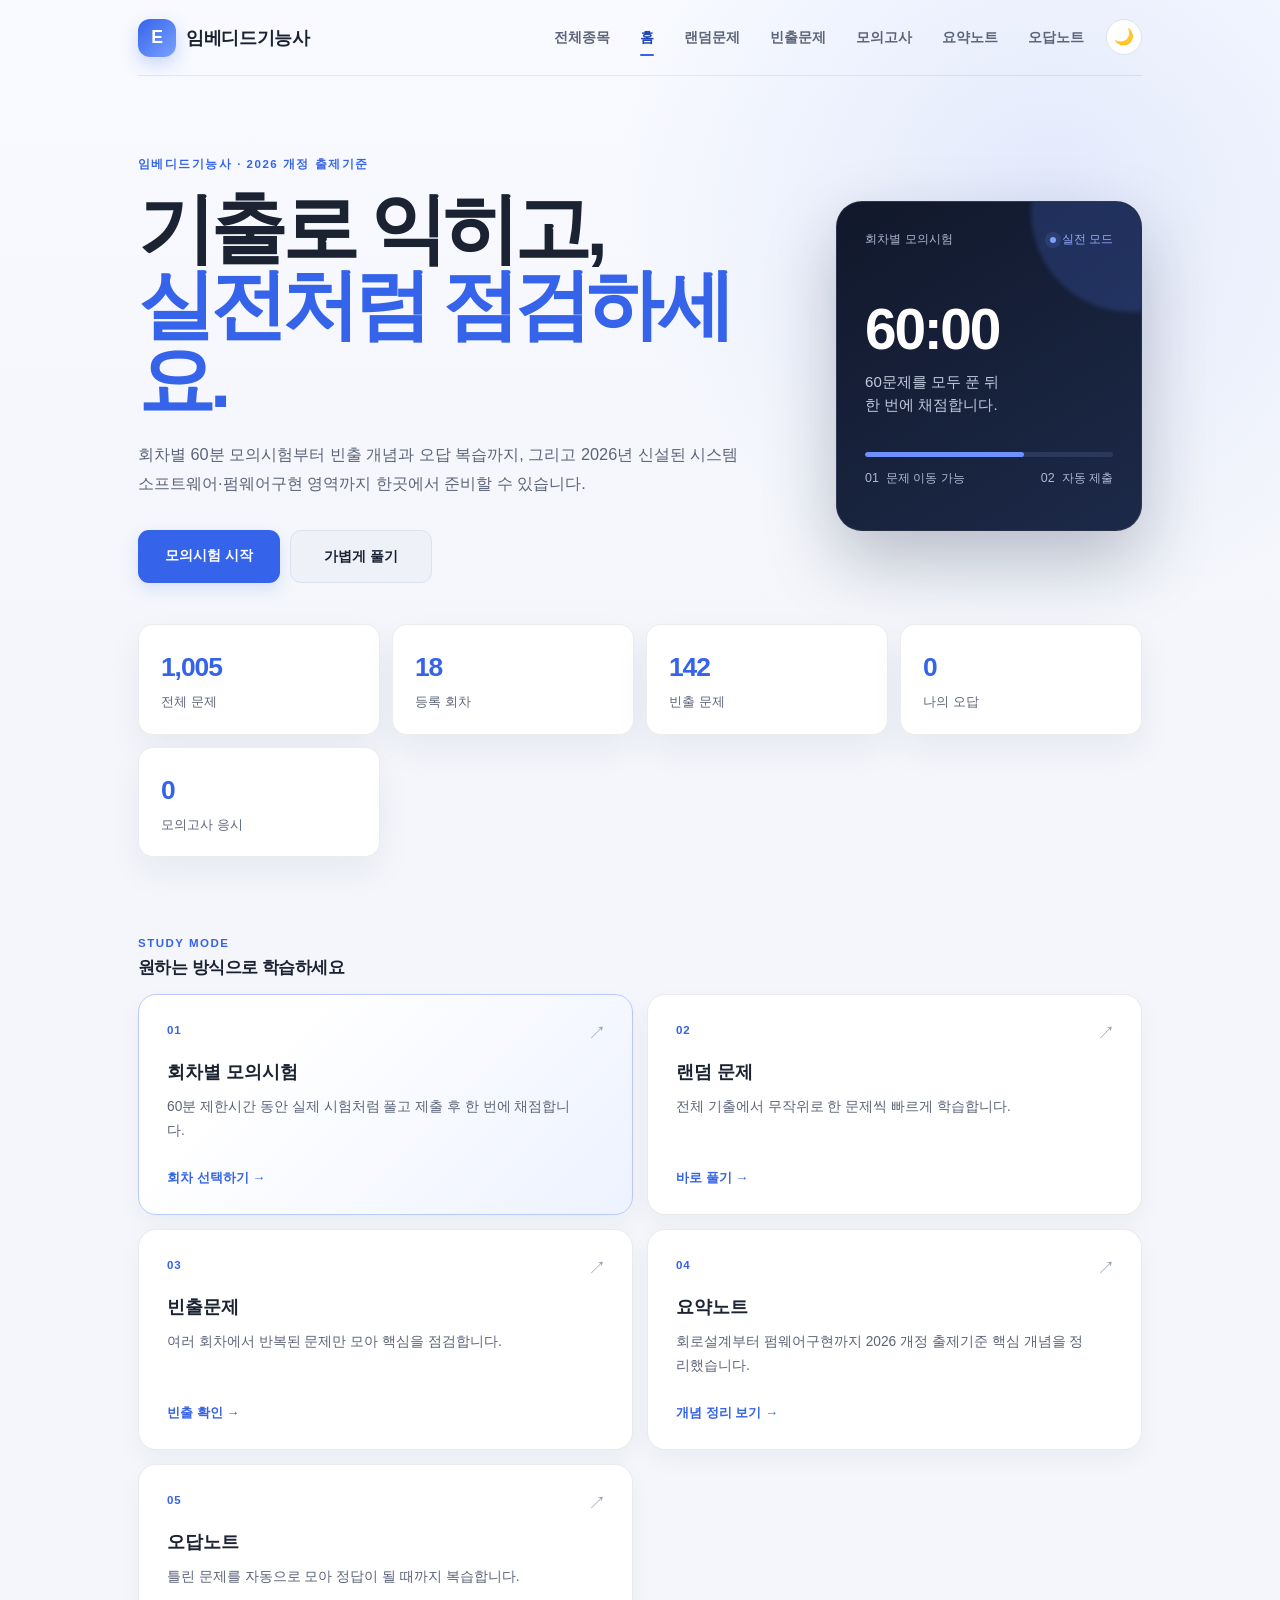
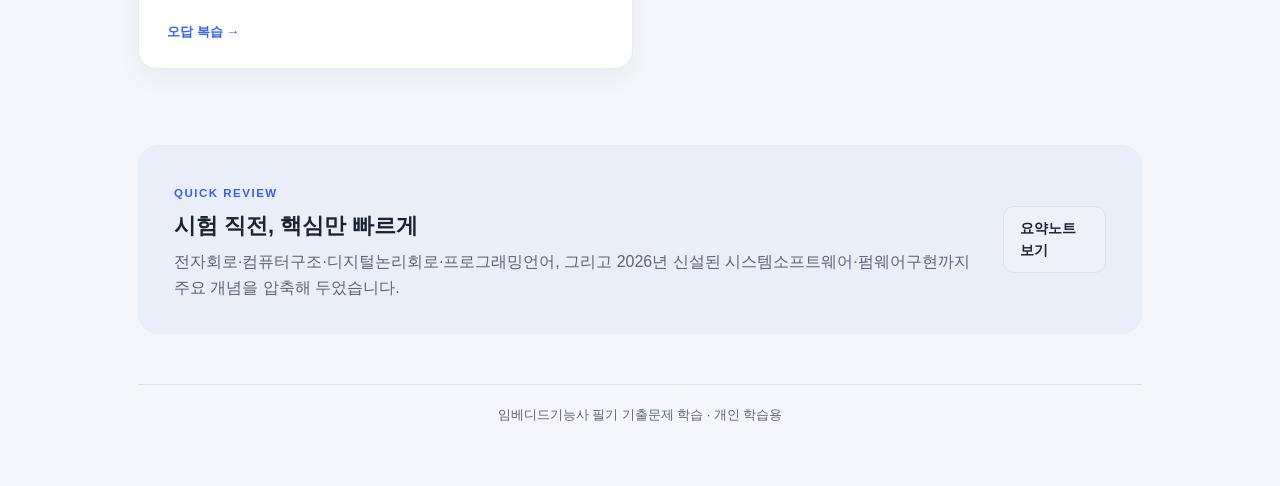
==== commit a9f73115: "feat: 4종 기능사 통합 수험 포털 메인 구축 및 종목 네비게이션 연동" ====
--- a/embedded/index.html
+++ b/embedded/index.html
@@ -14,6 +14,7 @@
       <a class="brand" href="index.html"><span class="logo">E</span><span>임베디드기능사</span></a>
       <div class="header-actions">
         <nav class="top-nav" aria-label="주요 메뉴">
+          <a href="../index.html">전체종목</a>
           <a href="index.html" class="active">홈</a>
           <a href="quiz.html?mode=random">랜덤문제</a>
           <a href="quiz.html?mode=frequent">빈출문제</a>
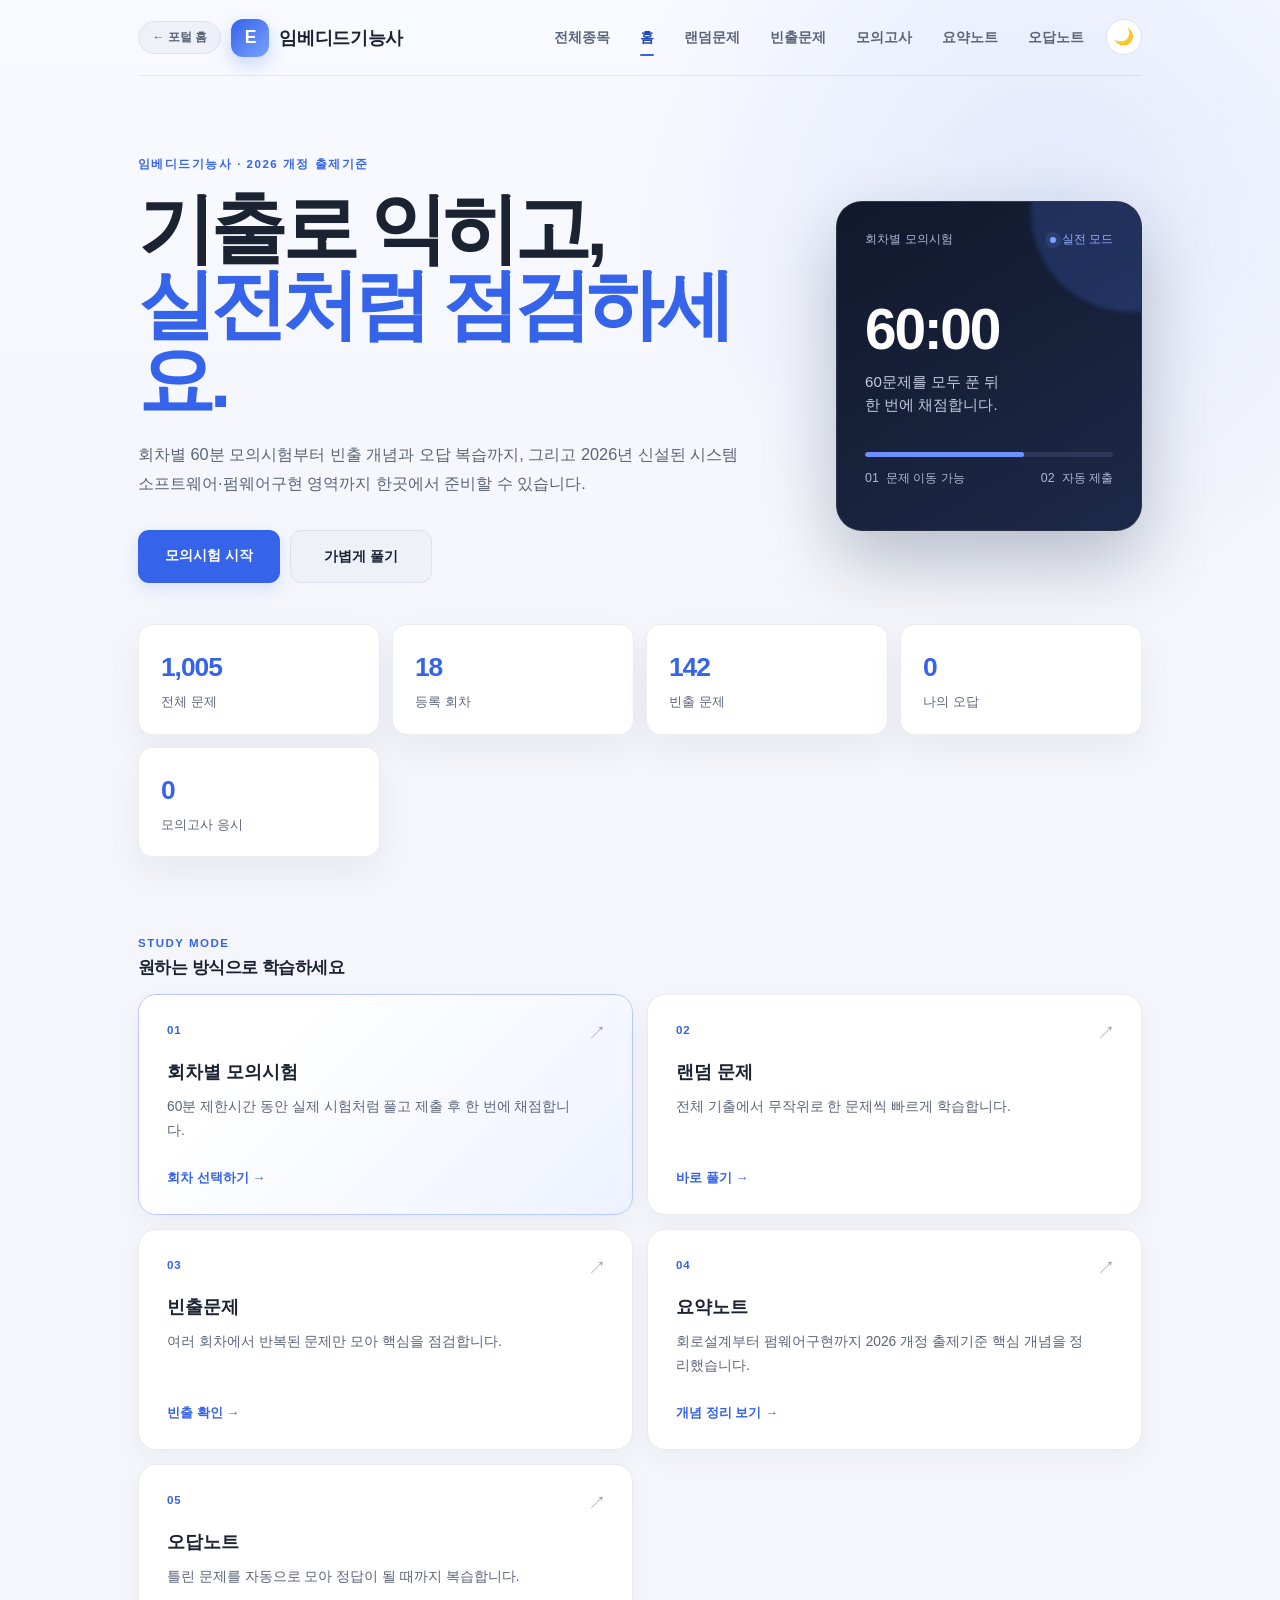
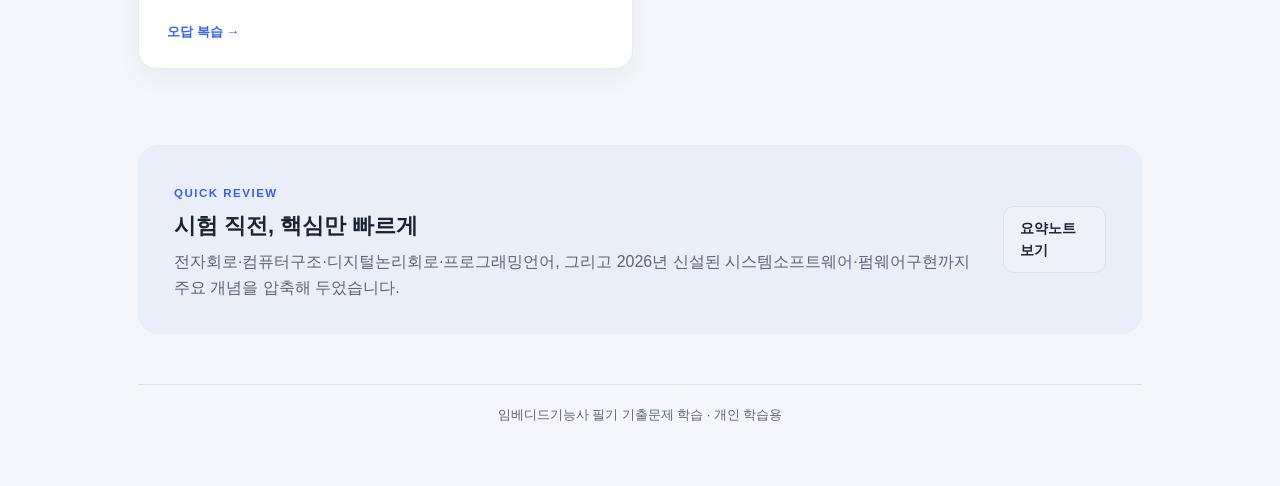
==== commit eb5970f2: "feat: 각 기능사 모든 페이지 헤더에 루트 메인 바로가기(← 포털 홈) 버튼 추가" ====
--- a/embedded/index.html
+++ b/embedded/index.html
@@ -11,7 +11,10 @@
 <body>
   <div class="wrap">
     <header class="site-header">
-      <a class="brand" href="index.html"><span class="logo">E</span><span>임베디드기능사</span></a>
+      <div style="display:flex; align-items:center; gap:10px; flex-wrap:wrap;">
+        <a href="../index.html" class="portal-back-btn" title="4종 기능사 학습관 메인으로 이동">← 포털 홈</a>
+        <a class="brand" href="index.html"><span class="logo">E</span><span>임베디드기능사</span></a>
+      </div>
       <div class="header-actions">
         <nav class="top-nav" aria-label="주요 메뉴">
           <a href="../index.html">전체종목</a>
--- a/embedded/css/style.css
+++ b/embedded/css/style.css
@@ -850,3 +850,27 @@
 :root[data-theme="dark"] .footnote-popover { border-color: var(--border); }
 :root[data-theme="dark"] .footnote-popover::before { border-color: var(--border); }
 
+
+
+/* 포털 메인 바로가기 버튼 */
+.portal-back-btn {
+  display: inline-flex;
+  align-items: center;
+  gap: 5px;
+  padding: 6px 13px;
+  border-radius: 999px;
+  background: var(--surface-2);
+  border: 1px solid var(--border);
+  font-size: 0.78rem;
+  font-weight: 700;
+  color: var(--text-muted);
+  text-decoration: none;
+  transition: all 0.15s ease;
+  white-space: nowrap;
+}
+.portal-back-btn:hover {
+  color: var(--primary);
+  border-color: var(--primary);
+  background: var(--primary-soft);
+  transform: translateX(-2px);
+}
